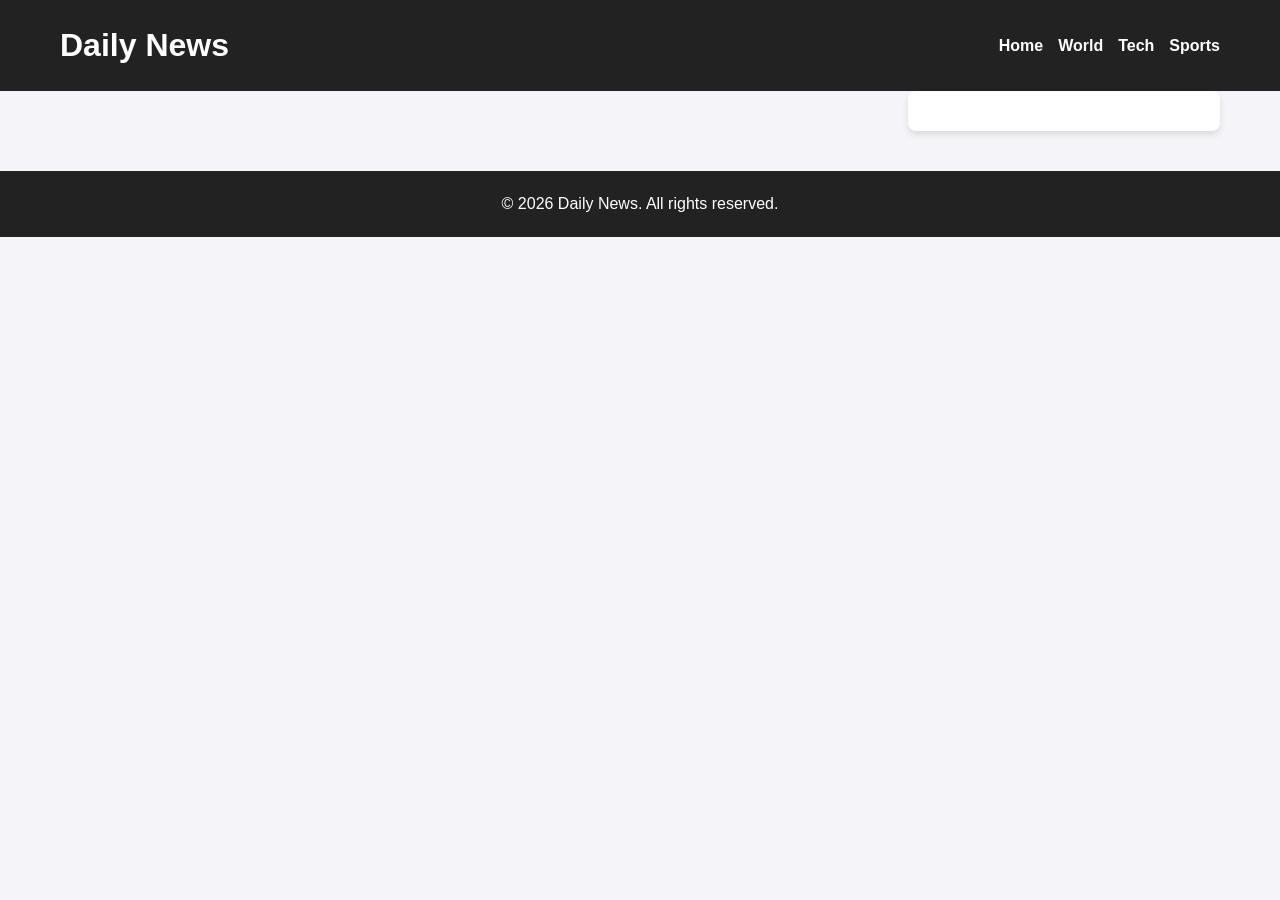
==== ipz242_shvv1/index.html @ f1fb5cb7 "style: add basic styles for layout and typography" ====
<!DOCTYPE html>
<html lang="en">
<head>
    <meta charset="UTF-8">
    <meta name="viewport" content="width=device-width, initial-scale=1.0">
    <title>Daily News</title>
    <link rel="stylesheet" href="style.css">
</head>
<body>
    <header>
        <div class="container">
            <h1>Daily News</h1>
            <nav>
                <ul>
                    <li><a href="#">Home</a></li>
                    <li><a href="#">World</a></li>
                    <li><a href="#">Tech</a></li>
                    <li><a href="#">Sports</a></li>
                </ul>
            </nav>
        </div>
    </header>

    <main class="container">
        <section class="news-feed">
            <!-- News articles will be injected here -->
        </section>

        <aside class="sidebar">
            <!-- Sidebar content will be injected here -->
        </aside>
    </main>

    <footer>
        <div class="container">
            <p>&copy; 2026 Daily News. All rights reserved.</p>
        </div>
    </footer>
</body>
</html>
---- ipz242_shvv1/style.css ----
:root {
    --bg-color: #f4f4f9;
    --text-color: #333;
    --header-bg: #222;
    --header-text: #fff;
    --link-color: #0066cc;
    --accent-color: #e63946;
}

* {
    margin: 0;
    padding: 0;
    box-sizing: border-box;
}

body {
    font-family: 'Segoe UI', Tahoma, Geneva, Verdana, sans-serif;
    background-color: var(--bg-color);
    color: var(--text-color);
    line-height: 1.6;
}

.container {
    max-width: 1200px;
    margin: 0 auto;
    padding: 0 20px;
}

header {
    background: var(--header-bg);
    color: var(--header-text);
    padding: 20px 0;
}

header .container {
    display: flex;
    justify-content: space-between;
    align-items: center;
}

header h1 {
    margin: 0;
}

nav ul {
    list-style: none;
    display: flex;
    gap: 15px;
}

nav a {
    color: var(--header-text);
    text-decoration: none;
    font-weight: bold;
}

nav a:hover {
    color: var(--accent-color);
}

main {
    display: flex;
    gap: 30px;
    padding: 40px 20px;
}

.news-feed {
    flex: 3;
}

.sidebar {
    flex: 1;
    background: #fff;
    padding: 20px;
    border-radius: 8px;
    box-shadow: 0 4px 6px rgba(0,0,0,0.1);
}

footer {
    background: var(--header-bg);
    color: var(--header-text);
    text-align: center;
    padding: 20px 0;
    margin-top: 40px;
}
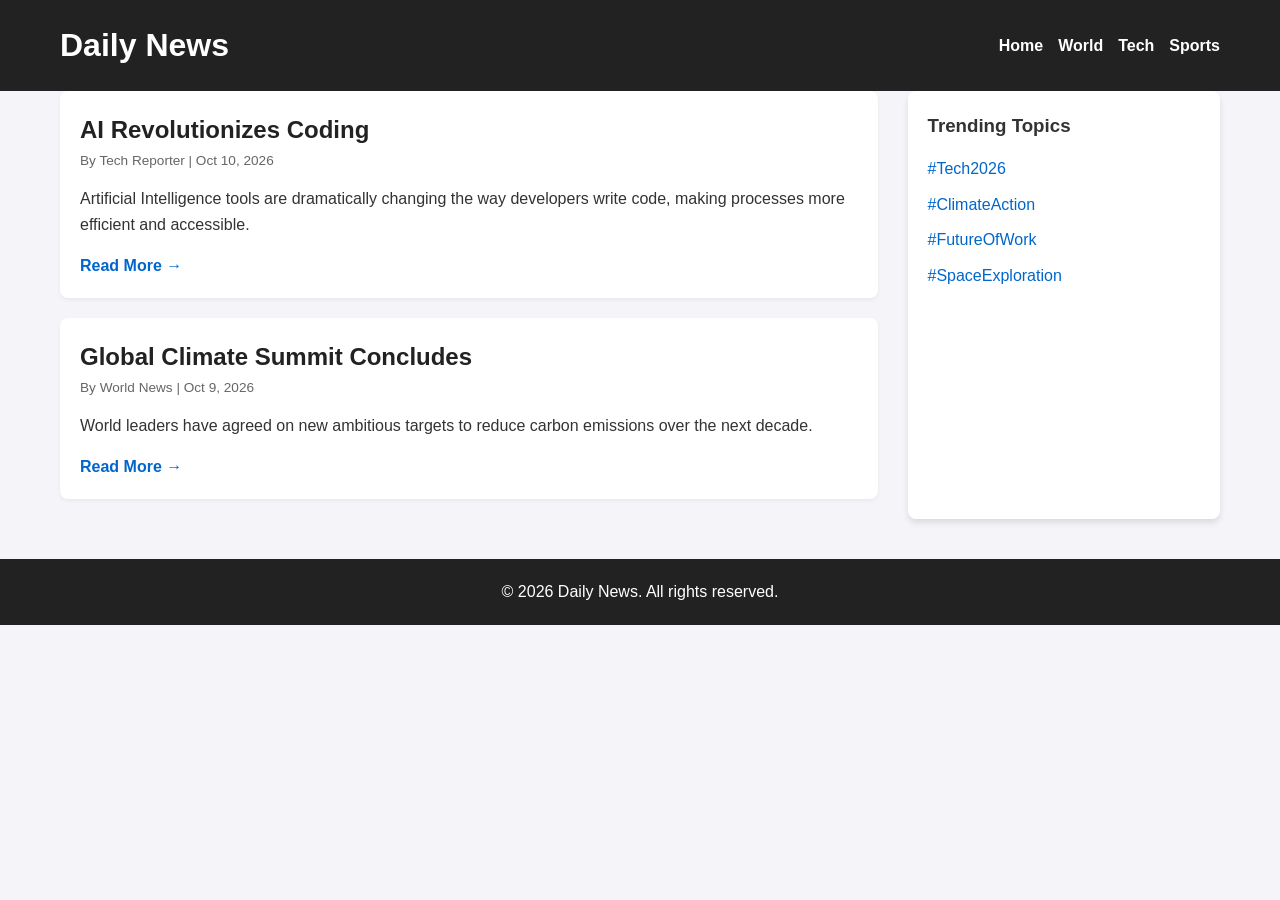
==== commit 7995eb3f: "feat: add mock news articles and sidebar" ====
--- a/ipz242_shvv1/index.html
+++ b/ipz242_shvv1/index.html
@@ -23,11 +23,28 @@
 
     <main class="container">
         <section class="news-feed">
-            <!-- News articles will be injected here -->
+            <article class="news-card">
+                <h2>AI Revolutionizes Coding</h2>
+                <p class="meta">By Tech Reporter | Oct 10, 2026</p>
+                <p>Artificial Intelligence tools are dramatically changing the way developers write code, making processes more efficient and accessible.</p>
+                <a href="#" class="read-more">Read More &rarr;</a>
+            </article>
+            <article class="news-card">
+                <h2>Global Climate Summit Concludes</h2>
+                <p class="meta">By World News | Oct 9, 2026</p>
+                <p>World leaders have agreed on new ambitious targets to reduce carbon emissions over the next decade.</p>
+                <a href="#" class="read-more">Read More &rarr;</a>
+            </article>
         </section>
 
         <aside class="sidebar">
-            <!-- Sidebar content will be injected here -->
+            <h3>Trending Topics</h3>
+            <ul>
+                <li><a href="#">#Tech2026</a></li>
+                <li><a href="#">#ClimateAction</a></li>
+                <li><a href="#">#FutureOfWork</a></li>
+                <li><a href="#">#SpaceExploration</a></li>
+            </ul>
         </aside>
     </main>
 
--- a/ipz242_shvv1/style.css
+++ b/ipz242_shvv1/style.css
@@ -83,3 +83,13 @@
     padding: 20px 0;
     margin-top: 40px;
 }
+
+.news-card { background: #fff; padding: 20px; margin-bottom: 20px; border-radius: 8px; box-shadow: 0 2px 4px rgba(0,0,0,0.05); }
+.news-card h2 { margin-top: 0; color: var(--header-bg); }
+.news-card .meta { font-size: 0.85em; color: #666; margin-bottom: 15px; }
+.news-card p { margin-bottom: 15px; }
+.news-card .read-more { color: var(--link-color); text-decoration: none; font-weight: bold; }
+.sidebar h3 { margin-top: 0; margin-bottom: 15px; }
+.sidebar ul { list-style: none; }
+.sidebar li { margin-bottom: 10px; }
+.sidebar a { color: var(--link-color); text-decoration: none; }
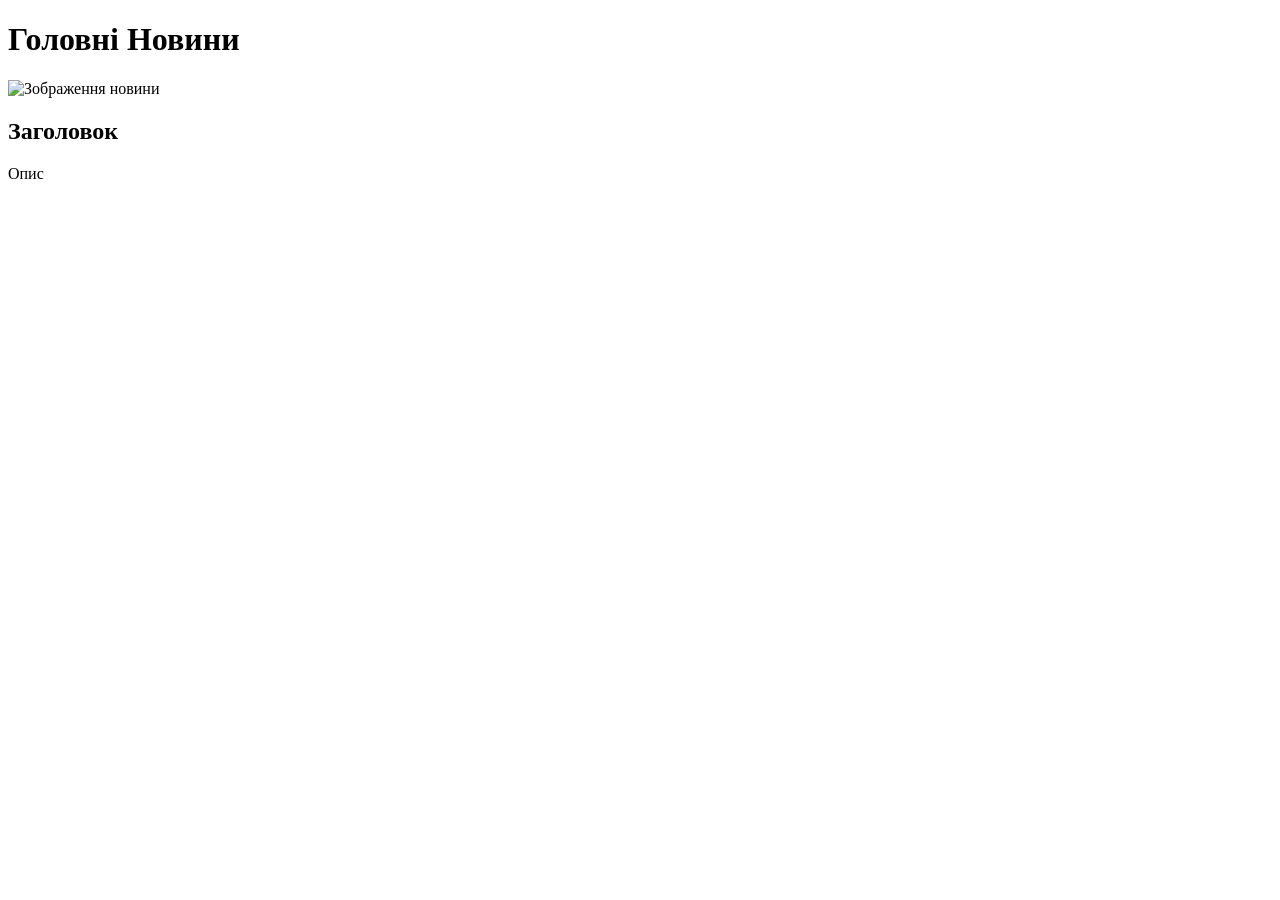
==== commit 2ee417f8: "feat: add news article structure with title, image and description" ====
--- a/ipz242_shvv1/index.html
+++ b/ipz242_shvv1/index.html
@@ -1,57 +1,30 @@
 <!DOCTYPE html>
-<html lang="en">
+<html lang="uk">
+
 <head>
     <meta charset="UTF-8">
     <meta name="viewport" content="width=device-width, initial-scale=1.0">
-    <title>Daily News</title>
+    <title>Новинний Портал</title>
     <link rel="stylesheet" href="style.css">
 </head>
+
 <body>
     <header>
-        <div class="container">
-            <h1>Daily News</h1>
-            <nav>
-                <ul>
-                    <li><a href="#">Home</a></li>
-                    <li><a href="#">World</a></li>
-                    <li><a href="#">Tech</a></li>
-                    <li><a href="#">Sports</a></li>
-                </ul>
-            </nav>
-        </div>
+        <h1>Головні Новини</h1>
     </header>
 
-    <main class="container">
+    <main>
         <section class="news-feed">
-            <article class="news-card">
-                <h2>AI Revolutionizes Coding</h2>
-                <p class="meta">By Tech Reporter | Oct 10, 2026</p>
-                <p>Artificial Intelligence tools are dramatically changing the way developers write code, making processes more efficient and accessible.</p>
-                <a href="#" class="read-more">Read More &rarr;</a>
-            </article>
-            <article class="news-card">
-                <h2>Global Climate Summit Concludes</h2>
-                <p class="meta">By World News | Oct 9, 2026</p>
-                <p>World leaders have agreed on new ambitious targets to reduce carbon emissions over the next decade.</p>
-                <a href="#" class="read-more">Read More &rarr;</a>
+            <article class="news-item">
+                <img src="" alt="Зображення новини" class="news-image">
+                <div class="news-content">
+                    <h2 class="news-title">Заголовок </h2>
+                    <p class="news-description">Опис</p>
+                </div>
             </article>
         </section>
-
-        <aside class="sidebar">
-            <h3>Trending Topics</h3>
-            <ul>
-                <li><a href="#">#Tech2026</a></li>
-                <li><a href="#">#ClimateAction</a></li>
-                <li><a href="#">#FutureOfWork</a></li>
-                <li><a href="#">#SpaceExploration</a></li>
-            </ul>
-        </aside>
     </main>
 
-    <footer>
-        <div class="container">
-            <p>&copy; 2026 Daily News. All rights reserved.</p>
-        </div>
-    </footer>
 </body>
-</html>
+
+</html>
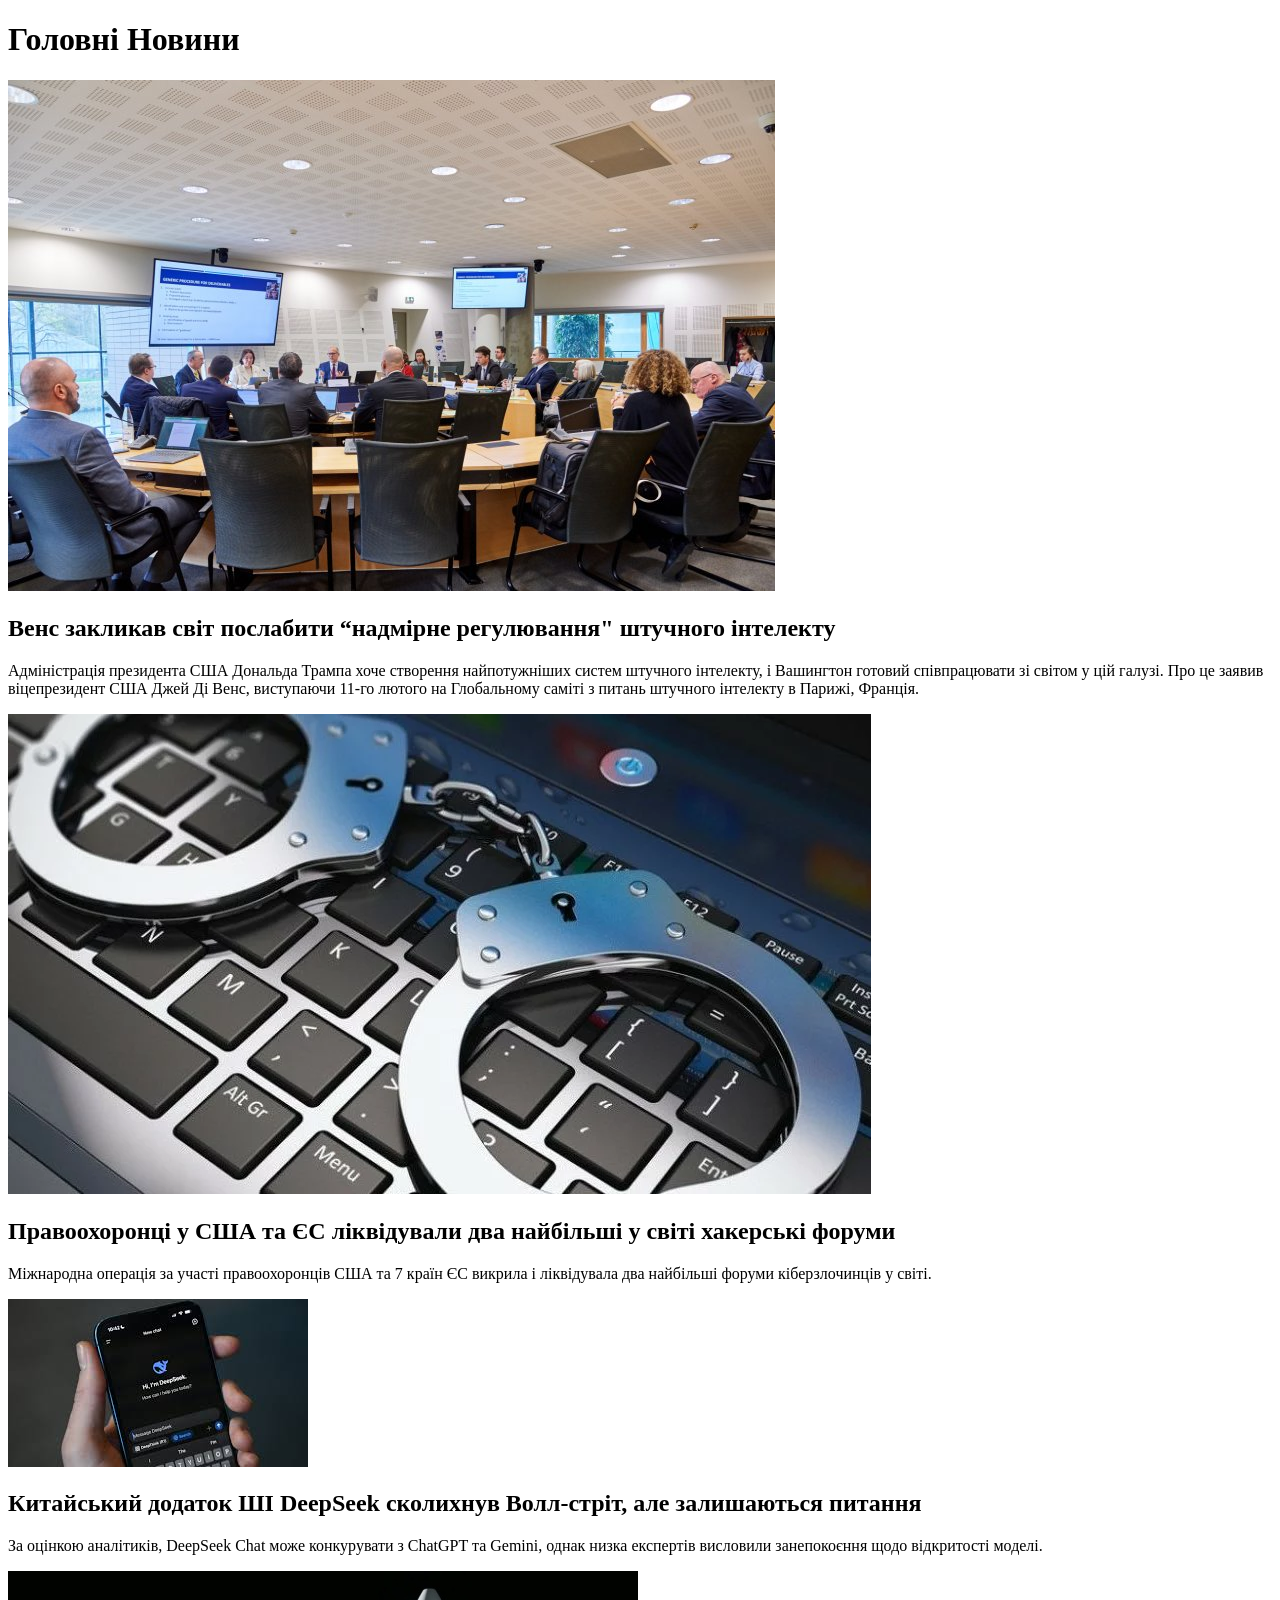
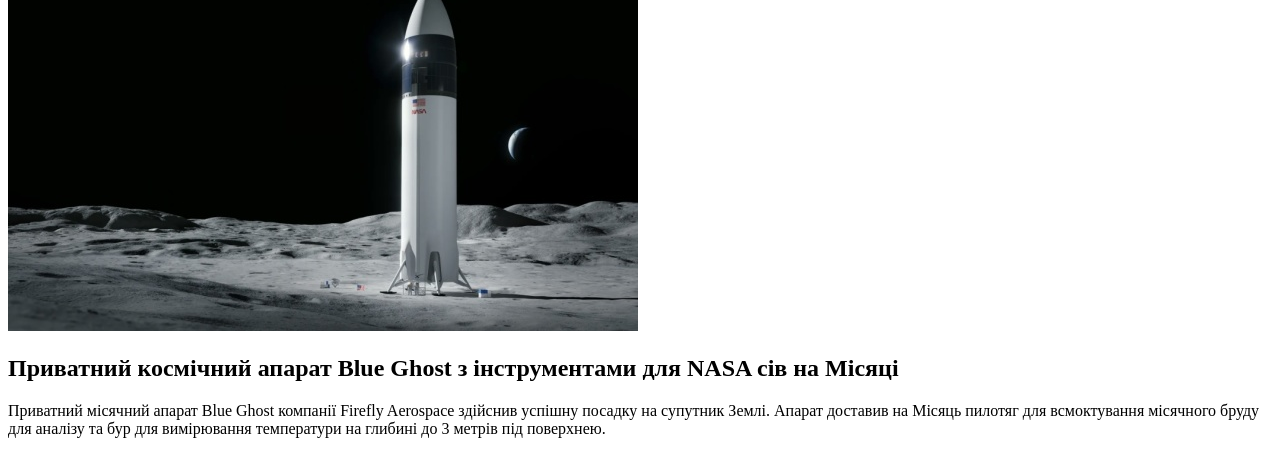
==== commit e1b7f413: "feat: populate news feed with real articles and local images" ====
--- a/ipz242_shvv1/index.html
+++ b/ipz242_shvv1/index.html
@@ -16,10 +16,44 @@
     <main>
         <section class="news-feed">
             <article class="news-item">
-                <img src="" alt="Зображення новини" class="news-image">
+                <img src="images/AI.jpeg" alt="Зображення новини 1" class="news-image">
                 <div class="news-content">
-                    <h2 class="news-title">Заголовок </h2>
-                    <p class="news-description">Опис</p>
+                    <h2 class="news-title">Венс закликав світ послабити “надмірне регулювання" штучного інтелекту </h2>
+                    <p class="news-description">Адміністрація президента США Дональда Трампа хоче створення
+                        найпотужніших систем штучного інтелекту, і Вашингтон готовий співпрацювати зі світом у цій
+                        галузі. Про це заявив віцепрезидент США Джей Ді Венс, виступаючи 11-го лютого на Глобальному
+                        саміті з питань штучного інтелекту в Парижі, Франція.</p>
+                </div>
+            </article>
+            <article class="news-item">
+                <img src="images/hack.webp" alt="Зображення новини 2" class="news-image">
+                <div class="news-content">
+                    <h2 class="news-title">Правоохоронці у США та ЄС ліквідували два найбільші у світі хакерські
+                        форуми </h2>
+                    <p class="news-description">Міжнародна операція за участі правоохоронців США та 7 країн ЄС викрила і
+                        ліквідувала два найбільші форуми кіберзлочинців у світі.</p>
+                </div>
+            </article>
+            <article class="news-item">
+                <img src="images/deepseek.jpg" alt="Зображення новини 3" class="news-image">
+                <div class="news-content">
+                    <h2 class="news-title">Китайський додаток ШІ DeepSeek сколихнув Волл-стріт, але залишаються
+                        питання</h2>
+                    <p class="news-description">За оцінкою аналітиків, DeepSeek Chat може конкурувати з ChatGPT та
+                        Gemini, однак низка експертів висловили занепокоєння щодо відкритості моделі.</p>
+                </div>
+            </article>
+            <article class="news-item">
+                <img src="images/on_moon.jpeg" alt="Зображення новини 4" class="news-image">
+                <div class="news-content">
+                    <h2 class="news-title">Приватний космічний апарат Blue Ghost з інструментами для NASA сів на Місяці
+                    </h2>
+                    <p class="news-description">Приватний місячний апарат Blue Ghost компанії Firefly Aerospace здійснив
+                        успішну посадку на супутник Землі.
+
+                        Апарат доставив на Місяць пилотяг для всмоктування місячного бруду для аналізу та бур для
+                        вимірювання температури на глибині до 3 метрів під поверхнею.
+                    </p>
                 </div>
             </article>
         </section>
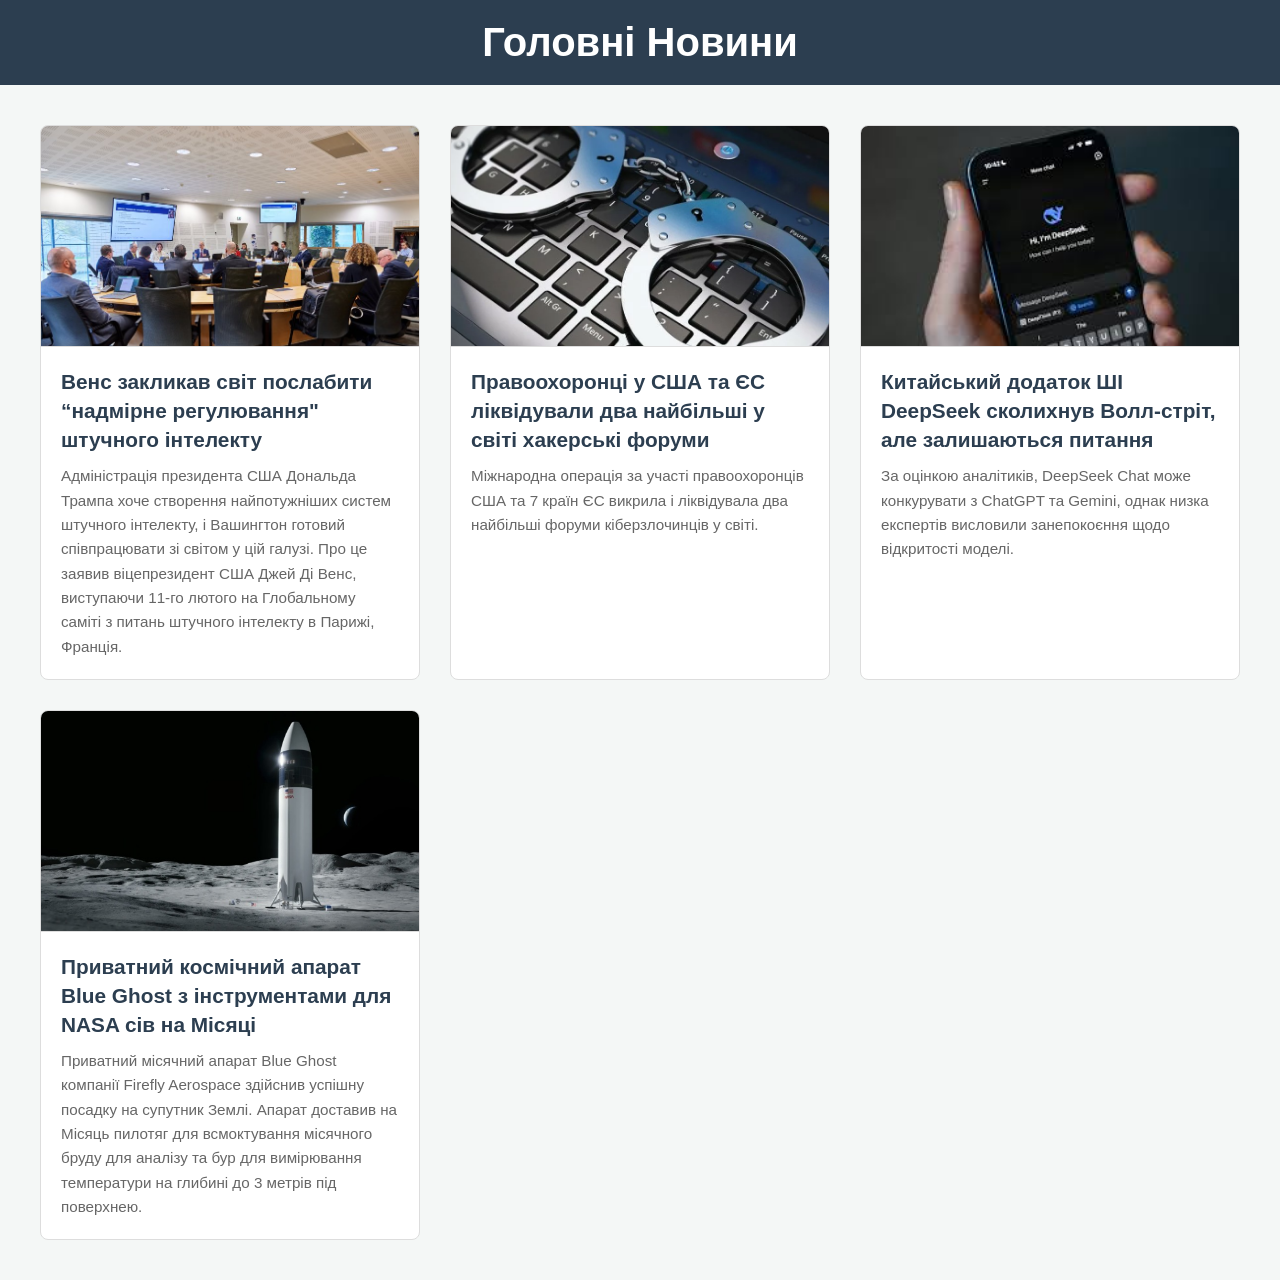
==== commit 9aea7514: "style: added styles for markup" ====
--- a/ipz242_shvv1/index.html
+++ b/ipz242_shvv1/index.html
@@ -1,6 +1,5 @@
 <!DOCTYPE html>
 <html lang="uk">
-
 <head>
     <meta charset="UTF-8">
     <meta name="viewport" content="width=device-width, initial-scale=1.0">
--- a/ipz242_shvv1/style.css
+++ b/ipz242_shvv1/style.css
@@ -0,0 +1,69 @@
+body {
+    font-family: 'Roboto', sans-serif;
+    background-color: #f4f7f6;
+    margin: 0;
+    padding: 0;
+    color: #333;
+}
+
+header {
+    background-color: #2c3e50;
+    color: #fff;
+    padding: 20px 0;
+    text-align: center;
+}
+
+header h1 {
+    margin: 0;
+    font-size: 2.5rem;
+}
+
+main {
+    max-width: 1200px;
+    margin: 40px auto;
+    padding: 0 20px;
+}
+
+.news-feed {
+    display: grid;
+    grid-template-columns: repeat(auto-fill, minmax(280px, 1fr));
+    gap: 30px;
+}
+
+.news-item {
+    background-color: #ffffff;
+    border: 1px solid #ddd;
+    border-radius: 8px;
+    overflow: hidden;
+    display: flex;
+    flex-direction: column;
+}
+
+.news-image {
+    width: 100%;
+    height: 220px;
+    object-fit: cover;
+    border-bottom: 1px solid #ddd;
+}
+
+.news-content {
+    padding: 20px;
+    display: flex;
+    flex-direction: column;
+    flex-grow: 1;
+}
+
+.news-title {
+    font-size: 1.3rem;
+    margin: 0 0 10px 0;
+    color: #2c3e50;
+    line-height: 1.4;
+}
+
+.news-description {
+    font-size: 0.95rem;
+    color: #666;
+    line-height: 1.6;
+    margin: 0;
+    flex-grow: 1;
+}
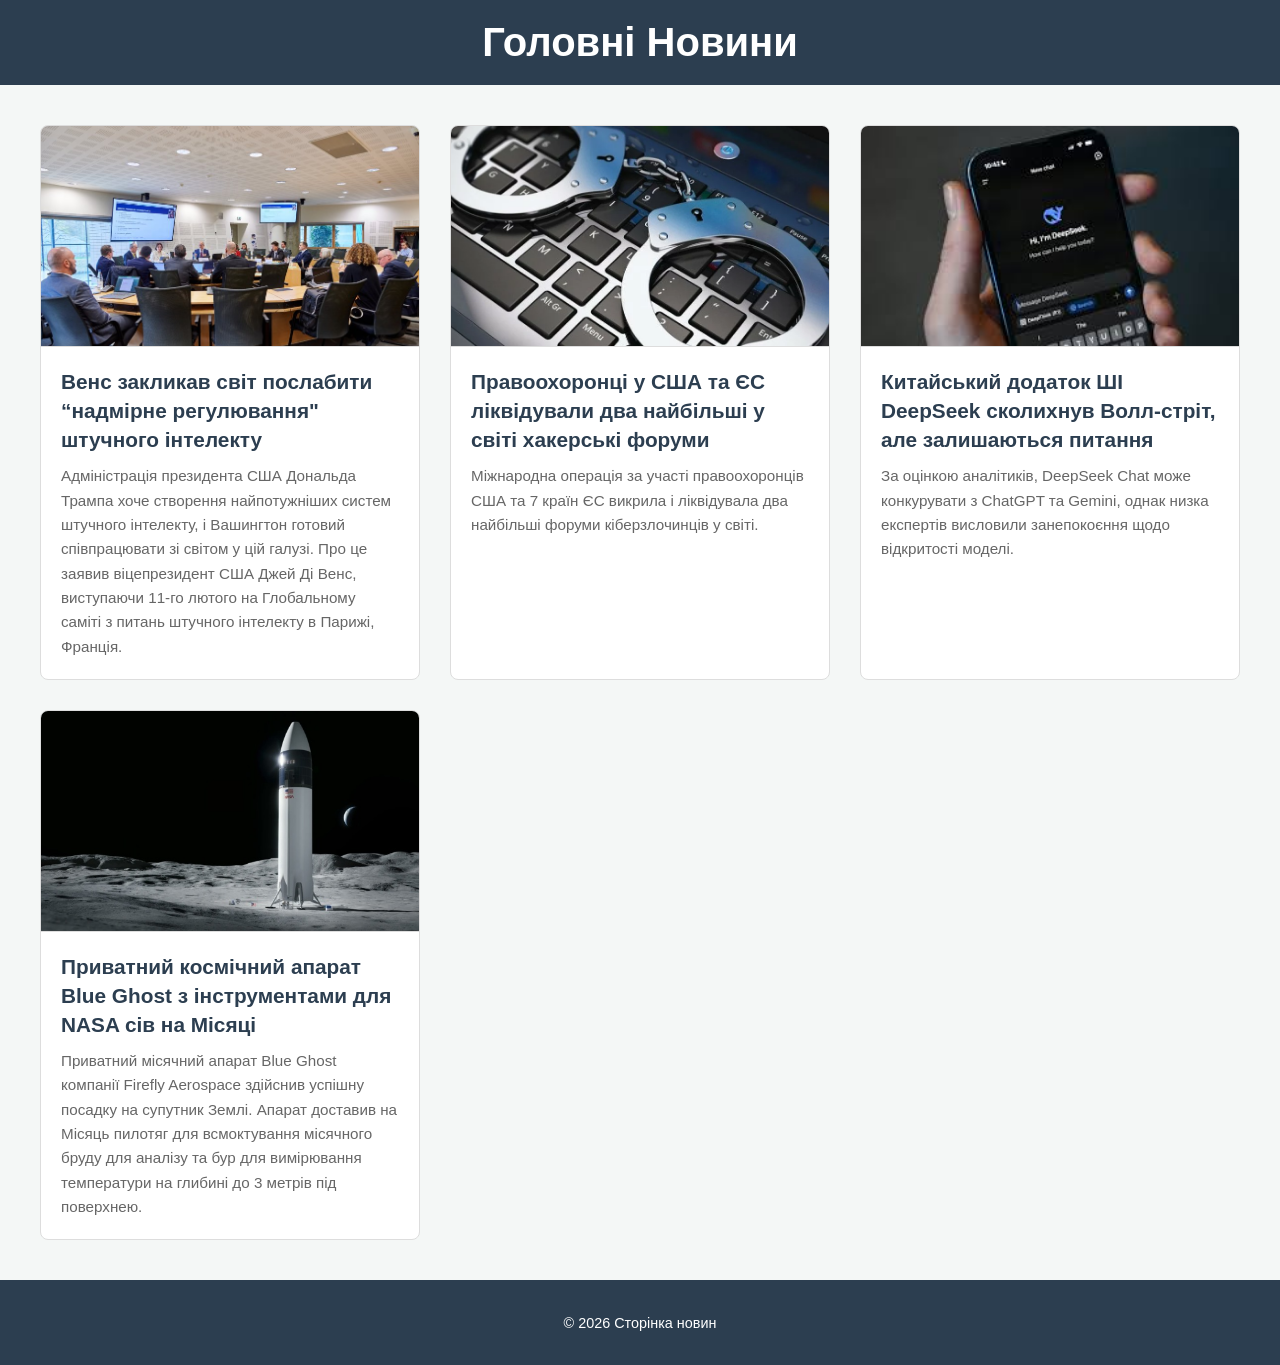
==== commit c0bc00e7: "feat: add site footer with basic styling" ====
--- a/ipz242_shvv1/index.html
+++ b/ipz242_shvv1/index.html
@@ -1,5 +1,6 @@
 <!DOCTYPE html>
 <html lang="uk">
+
 <head>
     <meta charset="UTF-8">
     <meta name="viewport" content="width=device-width, initial-scale=1.0">
@@ -58,6 +59,10 @@
         </section>
     </main>
 
+    <footer>
+        <p>&copy; 2026 Сторінка новин</p>
+    </footer>
+
 </body>
 
 </html>
--- a/ipz242_shvv1/style.css
+++ b/ipz242_shvv1/style.css
@@ -37,6 +37,11 @@
     overflow: hidden;
     display: flex;
     flex-direction: column;
+    transition: transform 0.3s ease;
+}
+
+.news-item:hover {
+    transform: scale(1.03);
 }
 
 .news-image {
@@ -67,3 +72,12 @@
     margin: 0;
     flex-grow: 1;
 }
+
+footer {
+    background-color: #2c3e50;
+    color: #fff;
+    text-align: center;
+    padding: 20px 0;
+    margin-top: 40px;
+    font-size: 0.9rem;
+}
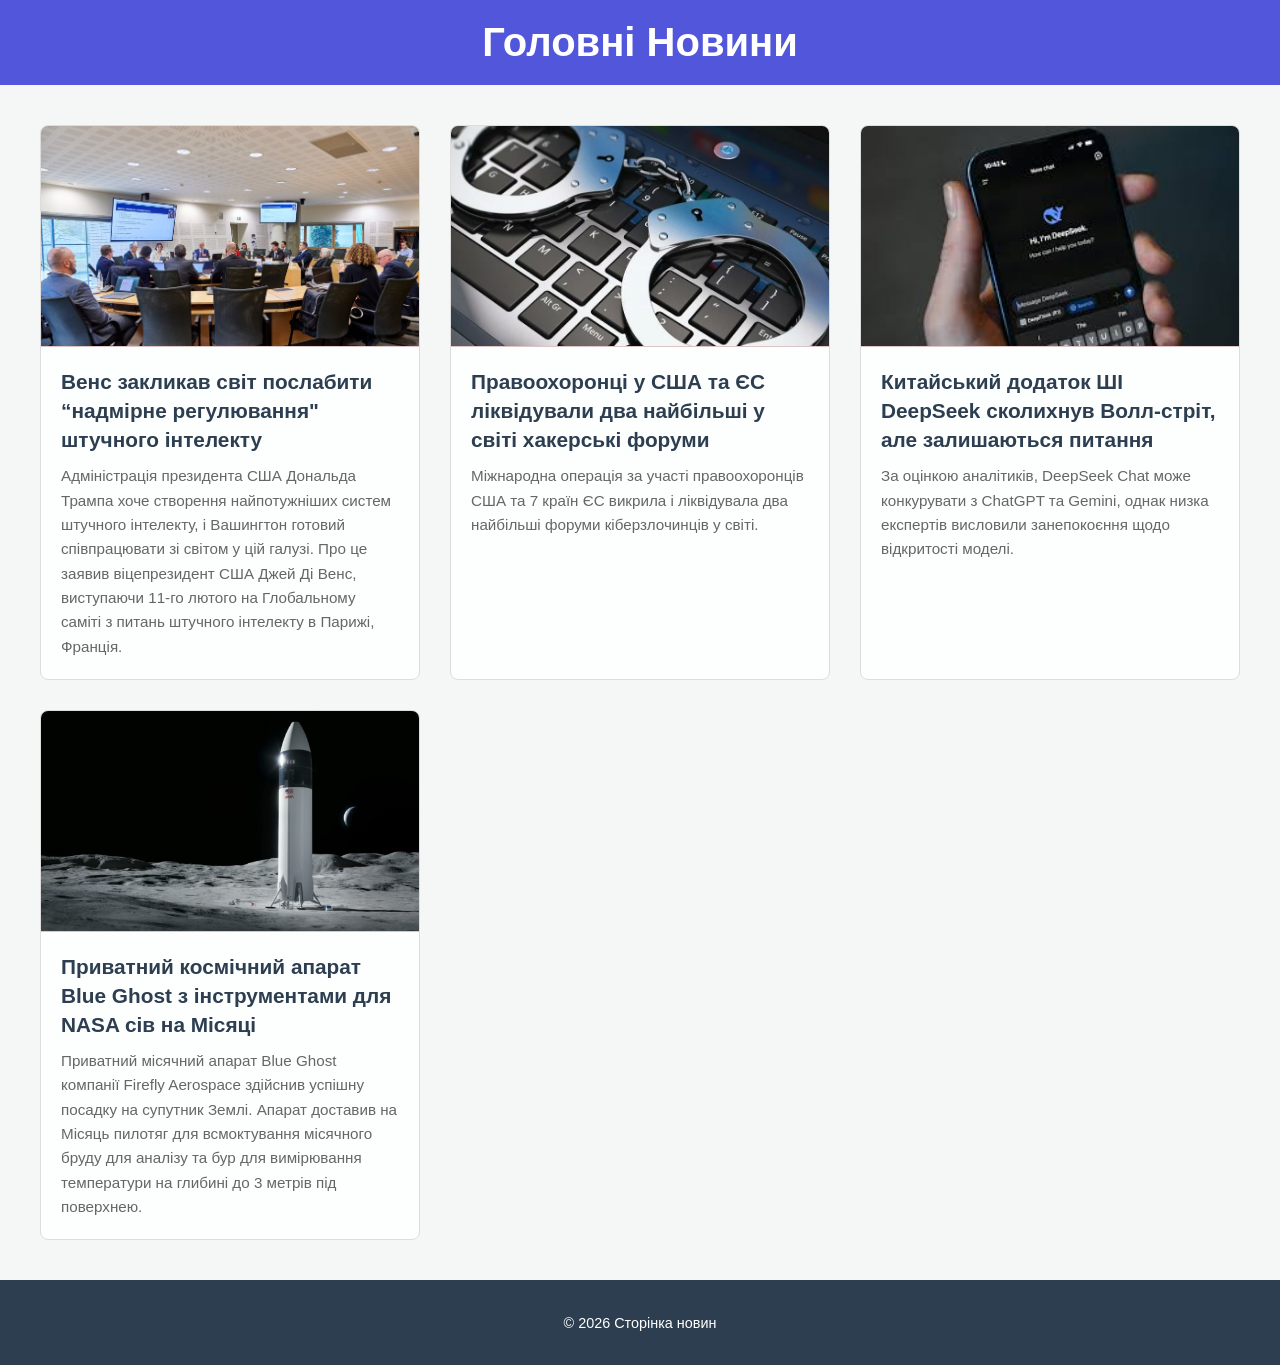
==== commit 2f290280: "style: small color changes" ====
--- a/ipz242_shvv1/index.html
+++ b/ipz242_shvv1/index.html
@@ -4,7 +4,7 @@
 <head>
     <meta charset="UTF-8">
     <meta name="viewport" content="width=device-width, initial-scale=1.0">
-    <title>Новинний Портал</title>
+    <title>Новини</title>
     <link rel="stylesheet" href="style.css">
 </head>
 
--- a/ipz242_shvv1/style.css
+++ b/ipz242_shvv1/style.css
@@ -3,11 +3,11 @@
     background-color: #f4f7f6;
     margin: 0;
     padding: 0;
-    color: #333;
+    color: #331;
 }
 
 header {
-    background-color: #2c3e50;
+    background-color: #5256db;
     color: #fff;
     padding: 20px 0;
     text-align: center;
@@ -31,7 +31,7 @@
 }
 
 .news-item {
-    background-color: #ffffff;
+    background-color: rgba(255, 255, 255, 0.86);
     border: 1px solid #ddd;
     border-radius: 8px;
     overflow: hidden;
@@ -48,7 +48,7 @@
     width: 100%;
     height: 220px;
     object-fit: cover;
-    border-bottom: 1px solid #ddd;
+    border-bottom: 1px solid #ddc4c4;
 }
 
 .news-content {
